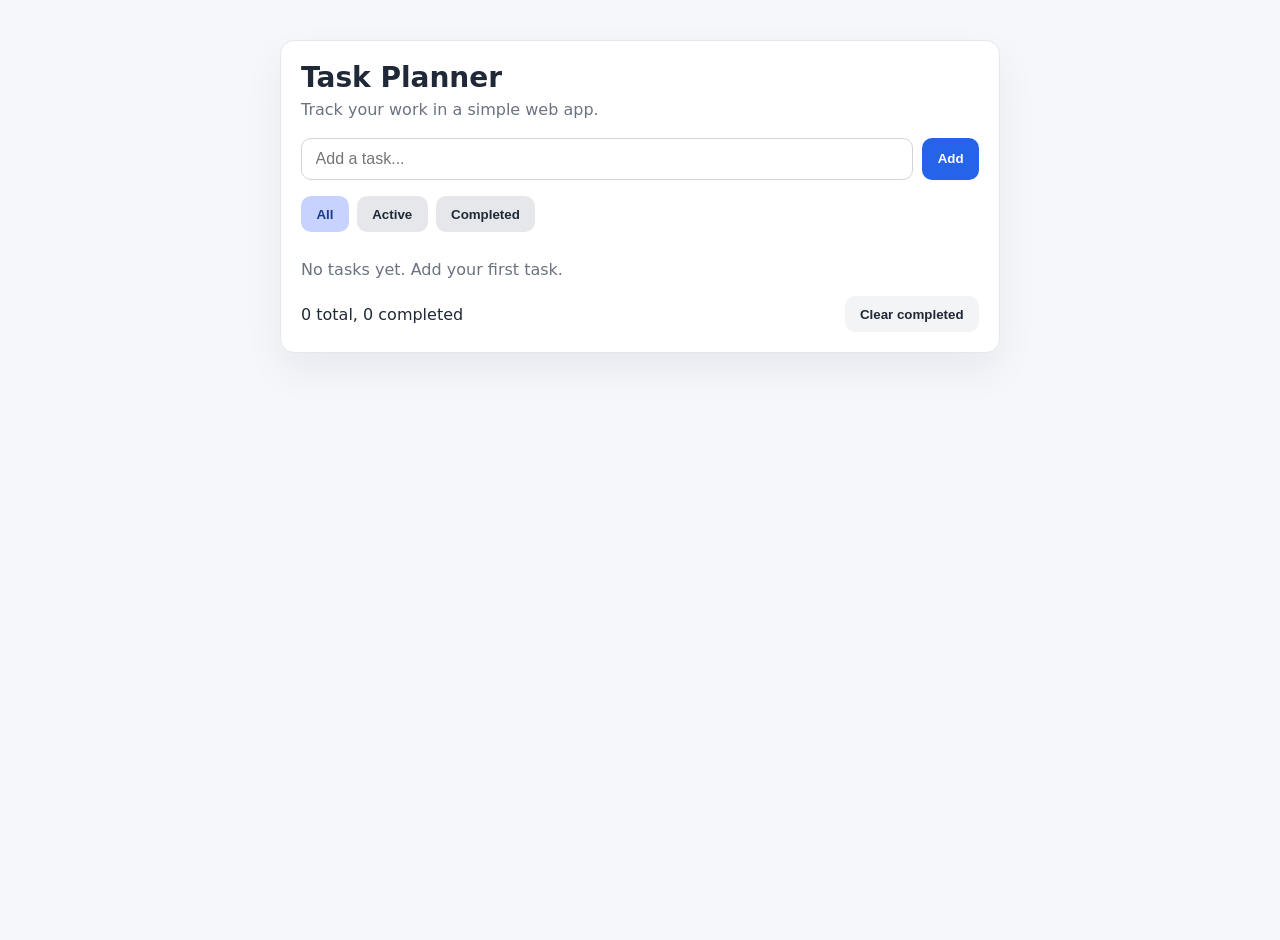
==== index.html @ bb5a3bce "Create simple browser task planner app Co-authored-by: h-yoichi <h-yoichi@users.noreply.github.com>" ====
<!doctype html>
<html lang="en">
  <head>
    <meta charset="UTF-8" />
    <meta name="viewport" content="width=device-width, initial-scale=1.0" />
    <title>Task Planner</title>
    <link rel="stylesheet" href="style.css" />
  </head>
  <body>
    <main class="app">
      <header class="app-header">
        <h1>Task Planner</h1>
        <p>Track your work in a simple web app.</p>
      </header>

      <section class="new-task">
        <form id="task-form">
          <label class="sr-only" for="task-input">New task</label>
          <input id="task-input" type="text" maxlength="120" placeholder="Add a task..." required />
          <button type="submit">Add</button>
        </form>
      </section>

      <section class="filters" aria-label="Task filters">
        <button type="button" class="filter-btn is-active" data-filter="all">All</button>
        <button type="button" class="filter-btn" data-filter="active">Active</button>
        <button type="button" class="filter-btn" data-filter="completed">Completed</button>
      </section>

      <section class="task-list-section">
        <ul id="task-list" class="task-list"></ul>
        <p id="empty-state" class="empty-state">No tasks yet. Add your first task.</p>
      </section>

      <footer class="app-footer">
        <span id="task-stats">0 total, 0 completed</span>
        <button id="clear-completed" type="button" class="secondary-btn">Clear completed</button>
      </footer>
    </main>

    <script src="app.js"></script>
  </body>
</html>
---- style.css ----
:root {
  color-scheme: light;
  font-family: Inter, system-ui, -apple-system, Segoe UI, Roboto, sans-serif;
}

* {
  box-sizing: border-box;
}

body {
  margin: 0;
  min-height: 100vh;
  background: #f5f7fb;
  color: #1f2937;
}

.app {
  width: min(720px, 92vw);
  margin: 2.5rem auto;
  background: #ffffff;
  border: 1px solid #e5e7eb;
  border-radius: 14px;
  padding: 1.25rem;
  box-shadow: 0 18px 40px rgba(15, 23, 42, 0.06);
}

.app-header h1 {
  margin: 0;
  font-size: 1.75rem;
}

.app-header p {
  margin: 0.35rem 0 0;
  color: #6b7280;
}

.new-task {
  margin-top: 1.2rem;
}

#task-form {
  display: flex;
  gap: 0.6rem;
}

#task-input {
  flex: 1;
  padding: 0.7rem 0.85rem;
  border-radius: 10px;
  border: 1px solid #d1d5db;
  font-size: 1rem;
}

button {
  border: 1px solid transparent;
  border-radius: 10px;
  background: #2563eb;
  color: #ffffff;
  padding: 0.6rem 0.9rem;
  font-weight: 600;
  cursor: pointer;
}

button:hover {
  background: #1d4ed8;
}

.filters {
  display: flex;
  gap: 0.5rem;
  margin-top: 1rem;
}

.filter-btn {
  background: #e5e7eb;
  color: #1f2937;
}

.filter-btn:hover {
  background: #d1d5db;
}

.filter-btn.is-active {
  background: #c7d2fe;
  color: #1e3a8a;
}

.task-list-section {
  margin-top: 1rem;
}

.task-list {
  list-style: none;
  margin: 0;
  padding: 0;
  display: grid;
  gap: 0.55rem;
}

.task-item {
  display: flex;
  align-items: center;
  gap: 0.55rem;
  padding: 0.65rem 0.7rem;
  border: 1px solid #e5e7eb;
  border-radius: 10px;
}

.task-item.completed .task-text {
  color: #9ca3af;
  text-decoration: line-through;
}

.task-text {
  flex: 1;
  overflow-wrap: anywhere;
}

.delete-btn {
  background: #fee2e2;
  color: #b91c1c;
}

.delete-btn:hover {
  background: #fecaca;
}

.app-footer {
  margin-top: 1.1rem;
  display: flex;
  justify-content: space-between;
  align-items: center;
  gap: 0.7rem;
}

.secondary-btn {
  background: #f3f4f6;
  color: #1f2937;
}

.secondary-btn:hover {
  background: #e5e7eb;
}

.empty-state {
  margin: 0.7rem 0 0;
  color: #6b7280;
}

.sr-only {
  position: absolute;
  width: 1px;
  height: 1px;
  padding: 0;
  margin: -1px;
  overflow: hidden;
  clip: rect(0, 0, 0, 0);
  white-space: nowrap;
  border: 0;
}

@media (max-width: 640px) {
  .app {
    margin: 1.2rem auto;
    padding: 1rem;
  }

  #task-form {
    flex-direction: column;
  }

  .app-footer {
    flex-direction: column;
    align-items: stretch;
  }
}
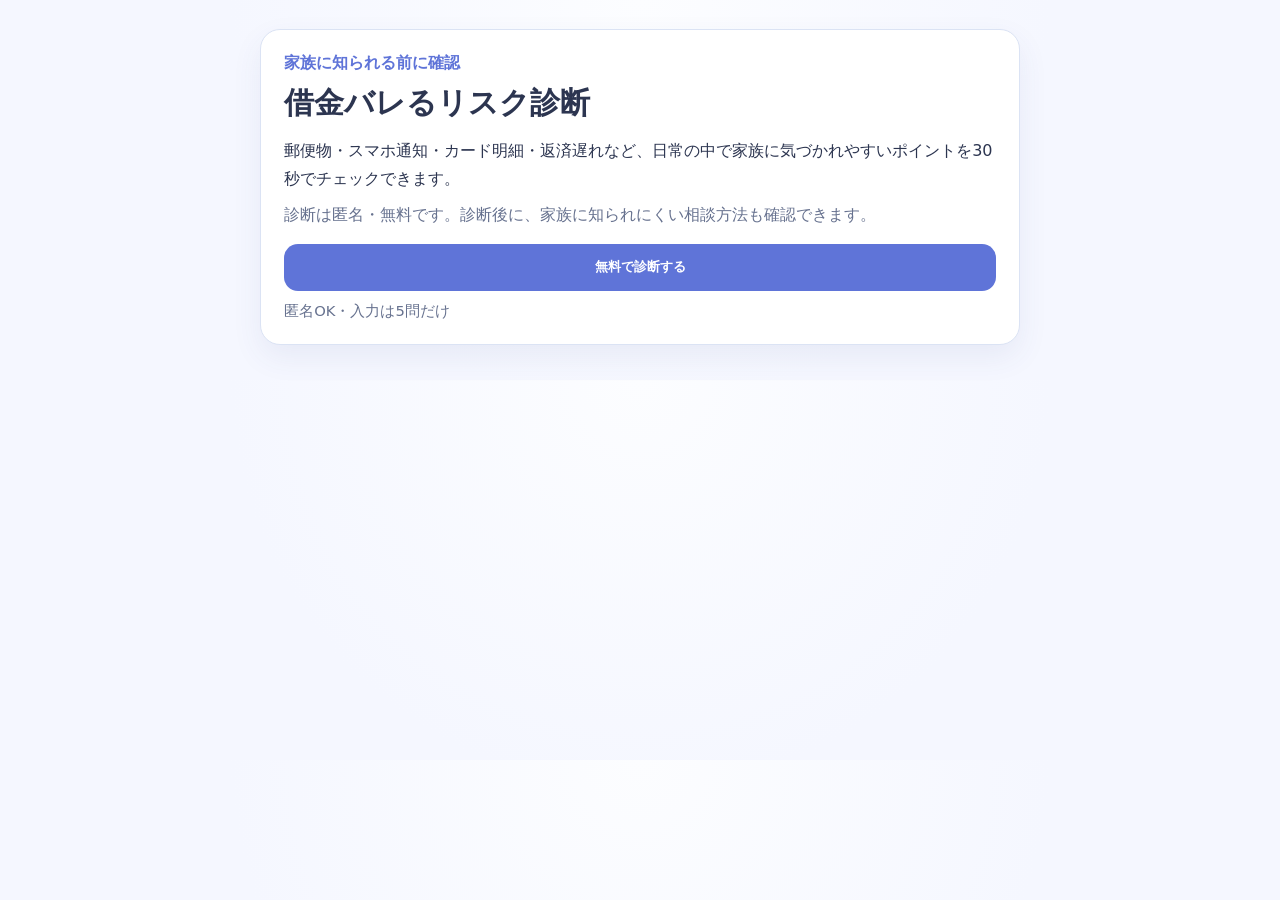
==== commit c6ce3bdc: "Implement debt disclosure risk diagnosis app Co-authored-by: h-yoichi <h-yoichi@users.noreply.github" ====
--- a/index.html
+++ b/index.html
@@ -1,41 +1,105 @@
 <!doctype html>
-<html lang="en">
+<html lang="ja">
   <head>
     <meta charset="UTF-8" />
     <meta name="viewport" content="width=device-width, initial-scale=1.0" />
-    <title>Task Planner</title>
+    <title>借金バレるリスク診断</title>
     <link rel="stylesheet" href="style.css" />
   </head>
   <body>
-    <main class="app">
-      <header class="app-header">
-        <h1>Task Planner</h1>
-        <p>Track your work in a simple web app.</p>
-      </header>
-
-      <section class="new-task">
-        <form id="task-form">
-          <label class="sr-only" for="task-input">New task</label>
-          <input id="task-input" type="text" maxlength="120" placeholder="Add a task..." required />
-          <button type="submit">Add</button>
-        </form>
+    <main class="app-shell">
+      <section id="start-screen" class="panel">
+        <p class="eyebrow">家族に知られる前に確認</p>
+        <h1>借金バレるリスク診断</h1>
+        <p class="lead">
+          郵便物・スマホ通知・カード明細・返済遅れなど、日常の中で家族に気づかれやすいポイントを30秒でチェックできます。
+        </p>
+        <p class="sub-lead">診断は匿名・無料です。診断後に、家族に知られにくい相談方法も確認できます。</p>
+        <button id="start-button" class="primary-btn" type="button">無料で診断する</button>
+        <p class="hint">匿名OK・入力は5問だけ</p>
       </section>
 
-      <section class="filters" aria-label="Task filters">
-        <button type="button" class="filter-btn is-active" data-filter="all">All</button>
-        <button type="button" class="filter-btn" data-filter="active">Active</button>
-        <button type="button" class="filter-btn" data-filter="completed">Completed</button>
+      <section id="question-screen" class="panel" hidden>
+        <div class="progress-wrap">
+          <p id="progress-count" class="progress-count">1/5</p>
+          <div class="progress-bar" role="progressbar" aria-valuemin="1" aria-valuemax="5" aria-valuenow="1">
+            <span id="progress-fill"></span>
+          </div>
+        </div>
+
+        <h2 id="question-title"></h2>
+        <div id="question-options" class="option-list"></div>
+
+        <div class="question-actions">
+          <button id="back-button" class="secondary-btn" type="button">戻る</button>
+        </div>
       </section>
 
-      <section class="task-list-section">
-        <ul id="task-list" class="task-list"></ul>
-        <p id="empty-state" class="empty-state">No tasks yet. Add your first task.</p>
+      <section id="result-screen" class="panel" hidden>
+        <p id="risk-badge" class="risk-badge"></p>
+        <h2 id="result-title"></h2>
+        <div id="result-body" class="result-body"></div>
+
+        <section class="routes">
+          <h3>主なリスク経路</h3>
+          <ul id="risk-route-list"></ul>
+          <p id="route-fallback" class="route-fallback" hidden>
+            現時点で目立つ経路は少なめですが、定期的に状況を見直しておくと安心です。
+          </p>
+        </section>
+
+        <section class="cta-card">
+          <p id="cta-lead"></p>
+          <button id="cta-button" class="primary-btn" type="button"></button>
+          <p id="high-risk-note" class="cta-note" hidden>
+            相談しただけで、すぐに手続きを決める必要はありません。
+          </p>
+        </section>
+
+        <section class="reassurance">
+          <h3>家族に知られず相談したい方へ</h3>
+          <ul>
+            <li>相談時の連絡方法を指定できる場合があります</li>
+            <li>ご自宅への郵送物に配慮できる場合があります</li>
+            <li>相談しただけで手続きを決める必要はありません</li>
+            <li>返済を続けた場合と、相談した場合の違いを確認できます</li>
+            <li>家族に話す前に、まず専門家に状況を整理してもらえます</li>
+          </ul>
+        </section>
+
+        <section id="consult-section" class="consult-form-wrap" hidden>
+          <h3>相談フォーム（デモ）</h3>
+          <p class="form-lead">手続きするか決める前に、まず相談方法だけ確認できます。</p>
+
+          <form id="consult-form">
+            <label for="contact-method">ご希望の連絡方法（任意）</label>
+            <input id="contact-method" name="contact_method" type="text" placeholder="例：メール希望" />
+
+            <label for="memo">今の不安・相談したいこと（任意）</label>
+            <textarea id="memo" name="memo" rows="3" placeholder="任意でご記入ください"></textarea>
+
+            <input type="hidden" name="total_score" />
+            <input type="hidden" name="risk_level" />
+            <input type="hidden" name="q1_answer" />
+            <input type="hidden" name="q2_answer" />
+            <input type="hidden" name="q3_answer" />
+            <input type="hidden" name="q4_answer" />
+            <input type="hidden" name="q5_answer" />
+            <input type="hidden" name="risk_routes" />
+            <input type="hidden" name="is_q1_high_risk" />
+            <input type="hidden" name="is_q5_high_risk" />
+
+            <button type="submit" class="primary-btn">無料で相談内容を送信する</button>
+          </form>
+        </section>
+
+        <p class="disclaimer">
+          本診断は一般的な目安です。実際に取れる方法は、借入状況・収入・滞納状況などによって異なります。詳しくは弁護士にご相談ください。
+        </p>
+        <p class="disclaimer">ご相談後、弁護士が状況を確認したうえで、対応可能な方法をご案内します。</p>
+
+        <button id="restart-button" class="secondary-btn" type="button">もう一度診断する</button>
       </section>
-
-      <footer class="app-footer">
-        <span id="task-stats">0 total, 0 completed</span>
-        <button id="clear-completed" type="button" class="secondary-btn">Clear completed</button>
-      </footer>
     </main>
 
     <script src="app.js"></script>
--- a/style.css
+++ b/style.css
@@ -1,6 +1,17 @@
 :root {
   color-scheme: light;
-  font-family: Inter, system-ui, -apple-system, Segoe UI, Roboto, sans-serif;
+  font-family: "Hiragino Kaku Gothic ProN", "Yu Gothic", "Meiryo", system-ui, sans-serif;
+  --bg: #f5f7ff;
+  --card: #ffffff;
+  --text: #2c3550;
+  --muted: #67728f;
+  --line: #dbe3f4;
+  --primary: #5f74d8;
+  --primary-dark: #4d61c4;
+  --soft: #eef2ff;
+  --low: #5d7fda;
+  --medium: #b48a36;
+  --high: #b56a6a;
 }
 
 * {
@@ -9,168 +20,295 @@
 
 body {
   margin: 0;
-  min-height: 100vh;
-  background: #f5f7fb;
-  color: #1f2937;
-}
-
-.app {
-  width: min(720px, 92vw);
-  margin: 2.5rem auto;
-  background: #ffffff;
-  border: 1px solid #e5e7eb;
+  background: radial-gradient(circle at top, #fcfdff 0%, var(--bg) 55%);
+  color: var(--text);
+}
+
+.app-shell {
+  width: min(760px, 94vw);
+  margin: 1rem auto 2.2rem;
+}
+
+.panel {
+  background: var(--card);
+  border: 1px solid var(--line);
+  border-radius: 20px;
+  padding: 1.15rem;
+  box-shadow: 0 12px 30px rgba(59, 77, 138, 0.08);
+}
+
+.eyebrow {
+  margin: 0;
+  color: var(--primary);
+  font-weight: 700;
+}
+
+h1 {
+  margin: 0.5rem 0 0;
+  line-height: 1.35;
+  font-size: clamp(1.42rem, 4vw, 1.9rem);
+}
+
+.lead {
+  margin: 0.9rem 0 0;
+  color: var(--text);
+  line-height: 1.7;
+}
+
+.sub-lead {
+  margin: 0.65rem 0 0;
+  color: var(--muted);
+  line-height: 1.6;
+}
+
+.hint {
+  margin: 0.7rem 0 0;
+  color: var(--muted);
+  font-size: 0.92rem;
+}
+
+.primary-btn,
+.secondary-btn,
+.option-btn {
+  width: 100%;
+  border: none;
   border-radius: 14px;
-  padding: 1.25rem;
-  box-shadow: 0 18px 40px rgba(15, 23, 42, 0.06);
-}
-
-.app-header h1 {
-  margin: 0;
-  font-size: 1.75rem;
-}
-
-.app-header p {
-  margin: 0.35rem 0 0;
-  color: #6b7280;
-}
-
-.new-task {
-  margin-top: 1.2rem;
-}
-
-#task-form {
-  display: flex;
-  gap: 0.6rem;
-}
-
-#task-input {
-  flex: 1;
-  padding: 0.7rem 0.85rem;
-  border-radius: 10px;
-  border: 1px solid #d1d5db;
-  font-size: 1rem;
-}
-
-button {
-  border: 1px solid transparent;
-  border-radius: 10px;
-  background: #2563eb;
+  font-weight: 700;
+  cursor: pointer;
+  transition: transform 0.15s ease, background 0.15s ease;
+}
+
+.primary-btn {
+  margin-top: 1rem;
+  background: var(--primary);
   color: #ffffff;
-  padding: 0.6rem 0.9rem;
-  font-weight: 600;
-  cursor: pointer;
-}
-
-button:hover {
-  background: #1d4ed8;
-}
-
-.filters {
-  display: flex;
-  gap: 0.5rem;
-  margin-top: 1rem;
-}
-
-.filter-btn {
-  background: #e5e7eb;
-  color: #1f2937;
-}
-
-.filter-btn:hover {
-  background: #d1d5db;
-}
-
-.filter-btn.is-active {
-  background: #c7d2fe;
-  color: #1e3a8a;
-}
-
-.task-list-section {
-  margin-top: 1rem;
-}
-
-.task-list {
-  list-style: none;
-  margin: 0;
-  padding: 0;
-  display: grid;
-  gap: 0.55rem;
-}
-
-.task-item {
+  padding: 0.9rem 1rem;
+}
+
+.primary-btn:hover {
+  background: var(--primary-dark);
+  transform: translateY(-1px);
+}
+
+.secondary-btn {
+  margin-top: 0.8rem;
+  background: #edf2ff;
+  color: #334570;
+  padding: 0.8rem 1rem;
+}
+
+.secondary-btn:hover {
+  background: #e1e9ff;
+}
+
+.progress-wrap {
   display: flex;
   align-items: center;
-  gap: 0.55rem;
-  padding: 0.65rem 0.7rem;
-  border: 1px solid #e5e7eb;
+  gap: 0.7rem;
+}
+
+.progress-count {
+  margin: 0;
+  min-width: 3rem;
+  color: var(--muted);
+  font-weight: 700;
+}
+
+.progress-bar {
+  flex: 1;
+  height: 10px;
+  background: #edf2ff;
+  border-radius: 999px;
+  overflow: hidden;
+}
+
+#progress-fill {
+  display: block;
+  height: 100%;
+  width: 20%;
+  border-radius: inherit;
+  background: linear-gradient(90deg, #9faff2 0%, #6478db 100%);
+  transition: width 0.25s ease;
+}
+
+#question-title {
+  margin: 1rem 0 0;
+  line-height: 1.6;
+  font-size: 1.2rem;
+}
+
+.option-list {
+  margin-top: 0.8rem;
+  display: grid;
+  gap: 0.6rem;
+}
+
+.option-btn {
+  text-align: left;
+  padding: 0.95rem;
+  font-weight: 500;
+  line-height: 1.65;
+  color: var(--text);
+  background: #f8faff;
+  border: 1px solid var(--line);
+}
+
+.option-btn:hover {
+  background: #f0f5ff;
+}
+
+.option-btn.is-selected {
+  border-color: #9eb0f3;
+  background: #eaf0ff;
+}
+
+.question-actions {
+  margin-top: 0.65rem;
+}
+
+#back-button[disabled] {
+  opacity: 0.45;
+  cursor: not-allowed;
+}
+
+.risk-badge {
+  margin: 0;
+  display: inline-flex;
+  align-items: center;
+  padding: 0.35rem 0.72rem;
+  border-radius: 999px;
+  font-weight: 700;
+  font-size: 0.88rem;
+}
+
+.risk-badge.low {
+  color: #3758b5;
+  background: #e9f0ff;
+}
+
+.risk-badge.medium {
+  color: #805c13;
+  background: #fff4dc;
+}
+
+.risk-badge.high {
+  color: #8e3f3f;
+  background: #ffe8e8;
+}
+
+#result-title {
+  margin: 0.85rem 0 0;
+  line-height: 1.5;
+}
+
+.result-body {
+  margin-top: 0.6rem;
+}
+
+.result-body p {
+  margin: 0.55rem 0 0;
+  line-height: 1.7;
+  color: #435174;
+}
+
+.routes,
+.cta-card,
+.reassurance,
+.consult-form-wrap {
+  margin-top: 1rem;
+  border: 1px solid var(--line);
+  border-radius: 14px;
+  padding: 0.85rem;
+}
+
+.routes h3,
+.reassurance h3,
+.consult-form-wrap h3 {
+  margin: 0;
+  font-size: 1rem;
+}
+
+#risk-route-list,
+.reassurance ul {
+  margin: 0.55rem 0 0;
+  padding-left: 1rem;
+  color: #435174;
+}
+
+#risk-route-list li,
+.reassurance li {
+  margin-top: 0.42rem;
+  line-height: 1.55;
+}
+
+.route-fallback {
+  margin: 0.62rem 0 0;
+  color: var(--muted);
+}
+
+.cta-card {
+  background: var(--soft);
+}
+
+#cta-lead {
+  margin: 0;
+  color: #3e4d74;
+  line-height: 1.6;
+}
+
+.cta-note {
+  margin: 0.62rem 0 0;
+  color: #5c6481;
+  font-size: 0.92rem;
+}
+
+.consult-form-wrap {
+  background: #fafcff;
+}
+
+.form-lead {
+  margin: 0.6rem 0 0;
+  color: #4d5b82;
+}
+
+#consult-form {
+  margin-top: 0.65rem;
+  display: grid;
+  gap: 0.5rem;
+}
+
+label {
+  font-size: 0.92rem;
+  color: #4f5d80;
+}
+
+input[type="text"],
+textarea {
+  width: 100%;
+  border: 1px solid #ccd8f2;
   border-radius: 10px;
-}
-
-.task-item.completed .task-text {
-  color: #9ca3af;
-  text-decoration: line-through;
-}
-
-.task-text {
-  flex: 1;
-  overflow-wrap: anywhere;
-}
-
-.delete-btn {
-  background: #fee2e2;
-  color: #b91c1c;
-}
-
-.delete-btn:hover {
-  background: #fecaca;
-}
-
-.app-footer {
-  margin-top: 1.1rem;
-  display: flex;
-  justify-content: space-between;
-  align-items: center;
-  gap: 0.7rem;
-}
-
-.secondary-btn {
-  background: #f3f4f6;
-  color: #1f2937;
-}
-
-.secondary-btn:hover {
-  background: #e5e7eb;
-}
-
-.empty-state {
-  margin: 0.7rem 0 0;
-  color: #6b7280;
-}
-
-.sr-only {
-  position: absolute;
-  width: 1px;
-  height: 1px;
-  padding: 0;
-  margin: -1px;
-  overflow: hidden;
-  clip: rect(0, 0, 0, 0);
-  white-space: nowrap;
-  border: 0;
-}
-
-@media (max-width: 640px) {
-  .app {
-    margin: 1.2rem auto;
-    padding: 1rem;
+  padding: 0.72rem;
+  font: inherit;
+  color: inherit;
+}
+
+textarea {
+  resize: vertical;
+}
+
+.disclaimer {
+  margin: 0.95rem 0 0;
+  color: #5e6783;
+  line-height: 1.55;
+  font-size: 0.88rem;
+}
+
+@media (min-width: 768px) {
+  .app-shell {
+    margin-top: 1.8rem;
   }
 
-  #task-form {
-    flex-direction: column;
+  .panel {
+    padding: 1.45rem;
   }
-
-  .app-footer {
-    flex-direction: column;
-    align-items: stretch;
-  }
-}
+}
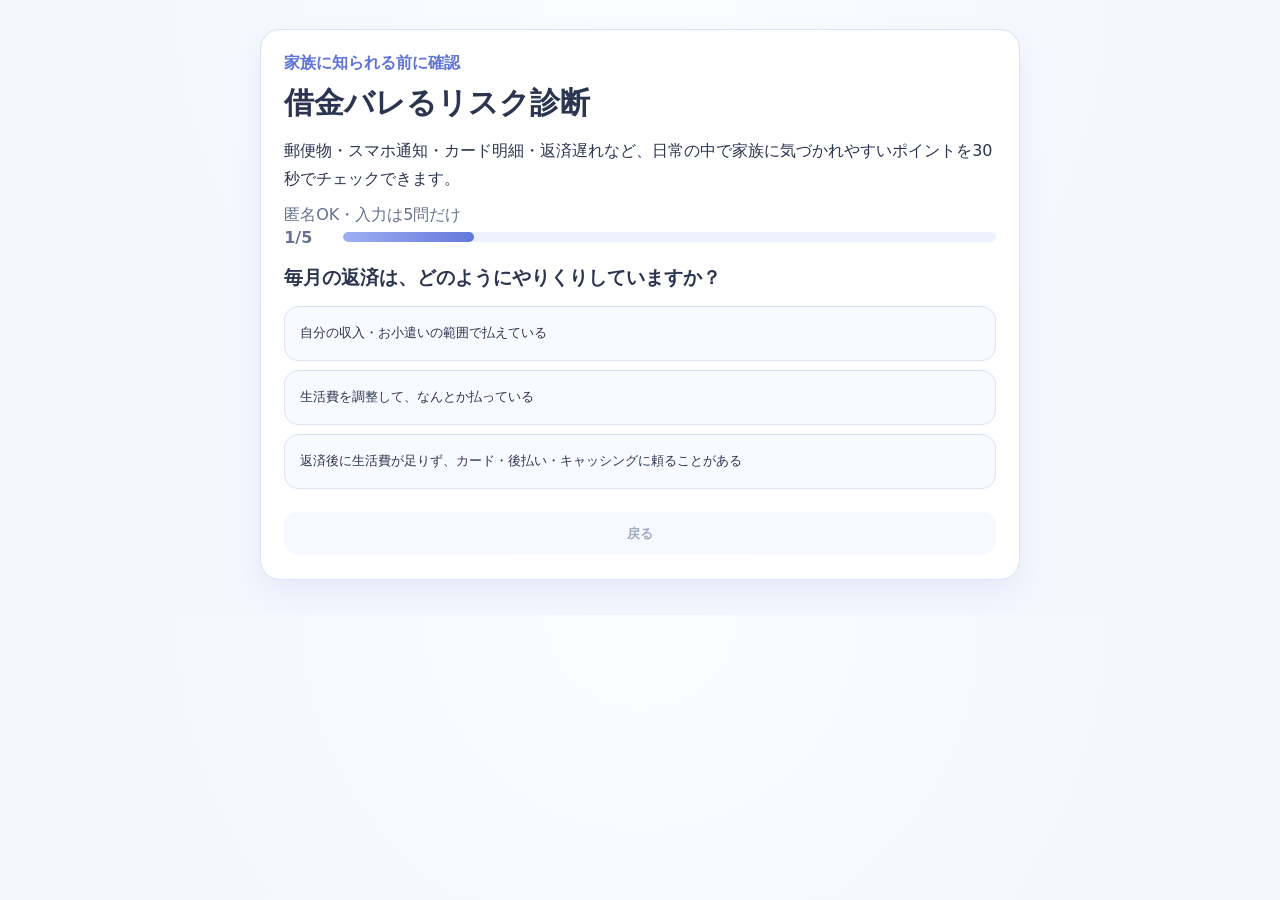
==== commit c62d3131: "Start diagnosis at first question immediately Co-authored-by: h-yoichi <h-yoichi@users.noreply.githu" ====
--- a/index.html
+++ b/index.html
@@ -8,18 +8,14 @@
   </head>
   <body>
     <main class="app-shell">
-      <section id="start-screen" class="panel">
+      <section id="question-screen" class="panel">
         <p class="eyebrow">家族に知られる前に確認</p>
         <h1>借金バレるリスク診断</h1>
         <p class="lead">
           郵便物・スマホ通知・カード明細・返済遅れなど、日常の中で家族に気づかれやすいポイントを30秒でチェックできます。
         </p>
-        <p class="sub-lead">診断は匿名・無料です。診断後に、家族に知られにくい相談方法も確認できます。</p>
-        <button id="start-button" class="primary-btn" type="button">無料で診断する</button>
-        <p class="hint">匿名OK・入力は5問だけ</p>
-      </section>
+        <p class="sub-lead">匿名OK・入力は5問だけ</p>
 
-      <section id="question-screen" class="panel" hidden>
         <div class="progress-wrap">
           <p id="progress-count" class="progress-count">1/5</p>
           <div class="progress-bar" role="progressbar" aria-valuemin="1" aria-valuemax="5" aria-valuenow="1">
